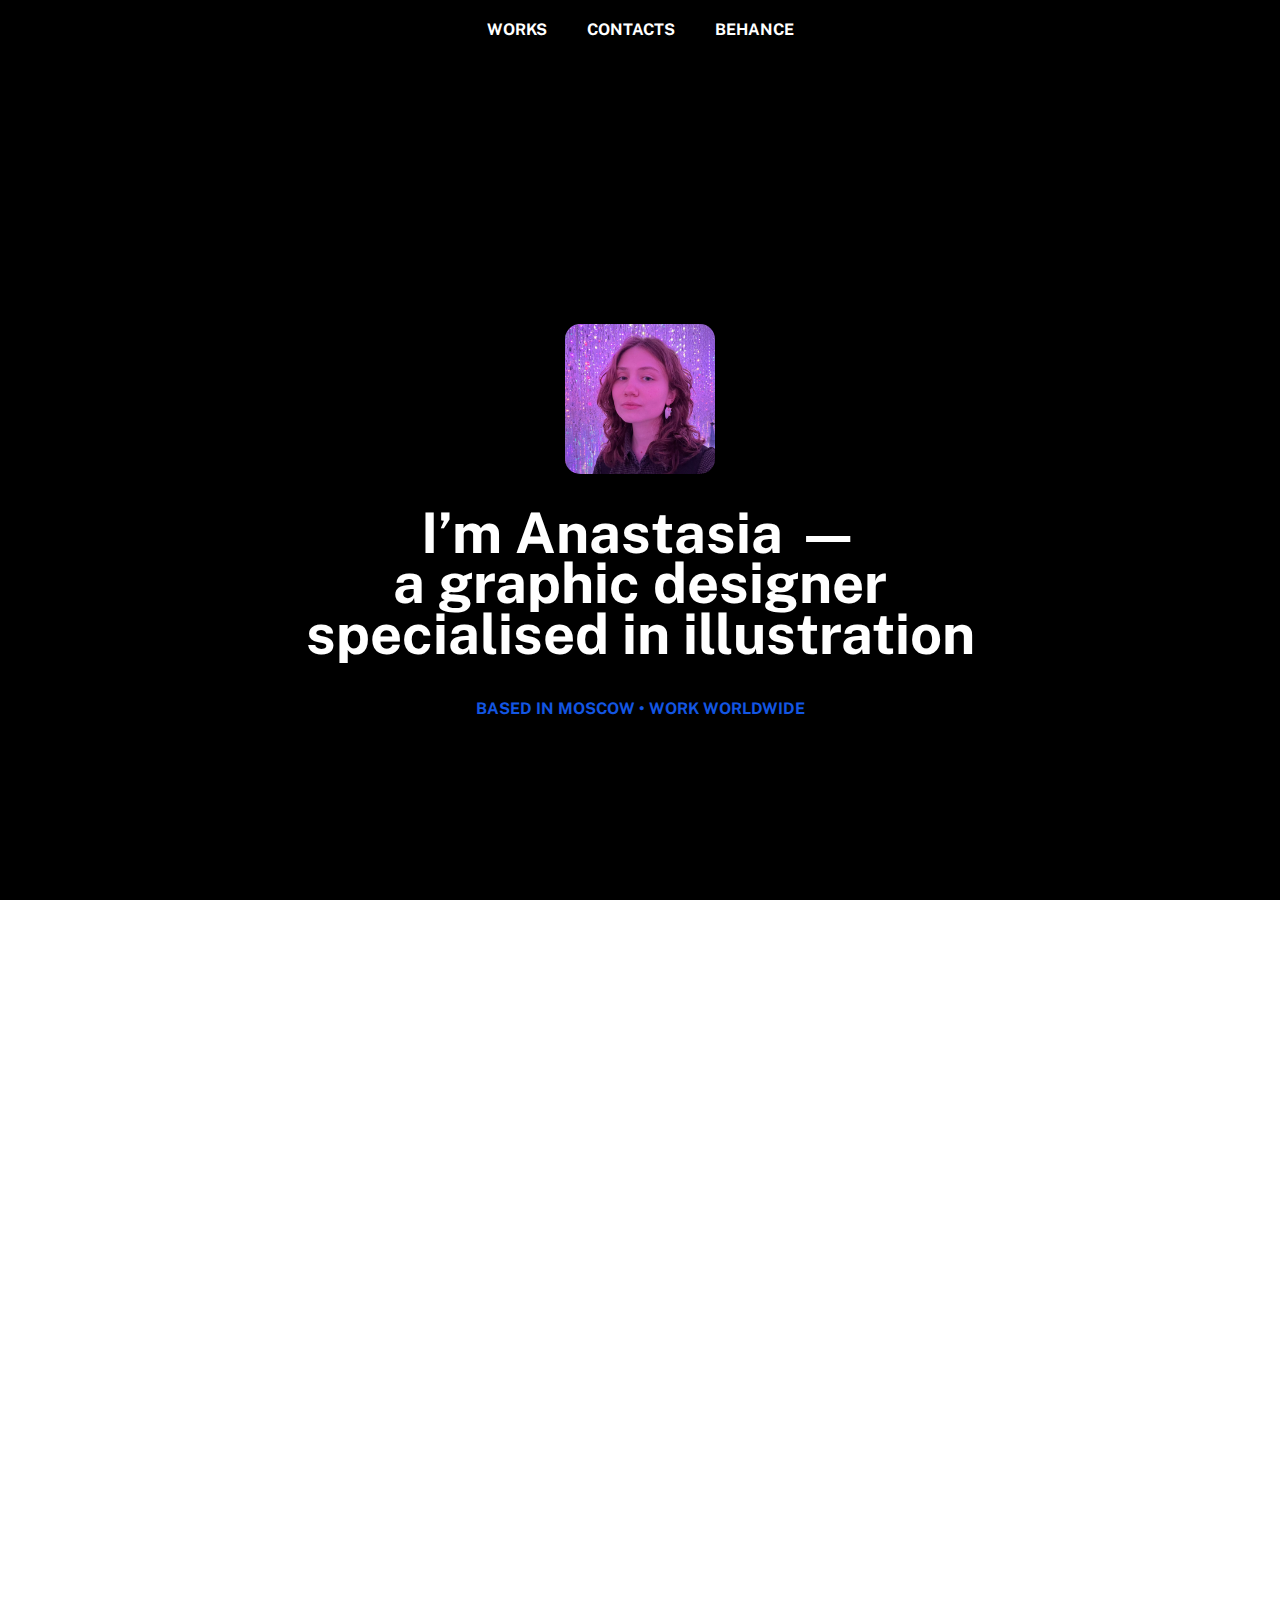
==== index.html @ a5ff73bf "upd stickers" ====
<!DOCTYPE html>
<html lang="en">
 <head>
  <meta charset="utf-8"/>
  <meta content="width=device-width, initial-scale=1.0, maximum-scale=1.0, user-scalable=no" name="viewport"/>
  <title>
   Anastasia's Portfolio
  </title>
  <link href="https://fonts.googleapis.com/css2?family=Public+Sans:wght@300;400;700&amp;display=swap" rel="stylesheet"/>
  <link href="styles.css" rel="stylesheet"/>
 </head>
 <body>
  <header class="navbar">
   <div class="nav-container">
    <a class="nav-link" href="#works">
     WORKS
    </a>
    <a class="nav-link" href="#contacts">
     CONTACTS
    </a>
    <a class="nav-link" href="https://www.behance.net/do_smth" target="_blank">
     BEHANCE
    </a>
   </div>
  </header>
  <main class="main-info">
   <div class="section-content">
    <img alt="Profile Image" class="profile-image" src="assets/IMG_9992.jpg"/>
    <h1>
     I’m Anastasia —
     <br/>
     a graphic designer
     <br/>
     specialised in illustration
    </h1>
    <div class="additional-info">
     <p>
      BASED IN MOSCOW • WORK WORLDWIDE
     </p>
    </div>
   </div>
  </main>
  <section class="works-section" id="works">
   <div class="section-content">
    <h2 class="section-title">
     works
    </h2>
    <div class="works-grid">
     <a class="work-link" href="divisare.html">
      <div class="work-item project-1">
       <div class="work-content">
        <h3 class="work-title">
         DIVISARE CITY GUIDE
        </h3>
        <p class="work-description">
         BOOK DESIGN
        </p>
       </div>
      </div>
     </a>
    <a class="work-link" href="megafon.html">
        <div class="work-item project-2">
          <div class="work-content">
           <h3 class="work-title">
            MEGAFON DIGITAL POSTCARDS
           </h3>
           <p class="work-description">
            ILLUSTRATION
           </p>
          </div>
         </div>
    </a>
    <a class="work-link" href="artcaps.html">
         <div class="work-item project-3">
          <div class="work-content">
           <h3 class="work-title">
            ARTCAPS
           </h3>
           <p class="work-description">
            BRANDING &amp; WEB
           </p>
          </div>
         </div>
    </a>
    <a class="work-link" href="logos.html">
        <div class="work-item project-6">
            <div class="work-content">
                <h3 class="work-title">
                    LOGOS &amp; MARKS
                </h3>
                <p class="work-description">
                :3
                </p>
            </div>
        </div>
    </a>
    <a class="work-link" href="maxus.html">
     <div class="work-item project-4">
      <div class="work-content">
       <h3 class="work-title">
        MAXUS CONDOMS
       </h3>
       <p class="work-description">
        PACKAGE DESIGN
       </p>
      </div>
     </div>
    </a>
    <a class="work-link" href="stickers.html">
     <div class="work-item project-5">
      <div class="work-content">
       <h3 class="work-title">
        SETS OF STICKERS
       </h3>
       <p class="work-description">
        ILLUSTRATION
       </p>
      </div>
     </div>
     </a>
    </div>
   </div>
  </section>
  <section class="contacts-section" id="contacts">
   <div class="section-content">
    <h1 class="contacts-heading">
     let's do smth
     <br/>
     cool together
    </h1>
    <div class="contact-details">
     <div class="contact-item">
      <span class="contact-label">
       EMAIL
      </span>
      <span class="contact-value">
       <a href="mailto:kudrinaaa97@gmail.com" target="_blank">
        @KUDRINAAA97@GMAIL.COM
       </a>
      </span>
     </div>
     <div class="contact-item">
      <span class="contact-label">
       TG
      </span>
      <span class="contact-value">
       <a href="http://t.me/anastasia9055" target="_blank">
        @ANASTASIA9055
       </a>
      </span>
     </div>
    </div>
   </div>
  </section>
  <footer class="footer">
   <p>
    © 2025 dosmth. All rights reserved.
   </p>
  </footer>
  <script>
   document.addEventListener('DOMContentLoaded', () => {
            console.log('Page loaded and scroll reset to top.');
            window.history.scrollRestoration = 'manual'; // Prevent browser from restoring scroll position
            window.scrollTo(0, 0);

            const sections = document.querySelectorAll('.section-content');

            const observer = new IntersectionObserver((entries) => {
                entries.forEach((entry) => {
                    if (entry.isIntersecting && entry.intersectionRatio >= 0.5) {
                        entry.target.classList.add('scrolled');
                    }
                });
            }, { threshold: [0.5] });

            sections.forEach((section) => observer.observe(section));
        });
        const cacheBust = new Date().getTime();
        document.querySelectorAll('link[rel="stylesheet"], script').forEach((el) => {
            const url = new URL(el.getAttribute(el.tagName === 'LINK' ? 'href' : 'src'), window.location.href);
            url.searchParams.set('v', cacheBust);
            el.setAttribute(el.tagName === 'LINK' ? 'href' : 'src', url.toString());
        });
  </script>
 </body>
</html>
---- styles.css ----
/* Global Styles */
body, html {
    margin: 0;
    padding: 0;
    font-family: 'Public Sans', sans-serif; /* Sets a modern sans-serif font */
    box-sizing: border-box; /* Ensures padding and borders are included in element dimensions */
    scroll-behavior: smooth; /* Enables smooth scrolling */
    height: 100%; /* Sets height for body and html */
    overflow-x: hidden; /* Prevents horizontal scrolling */
}

/* Common Section Styles */
.main-info,
.contacts-section {
    min-height: 100vh; /* Ensures sections take up full viewport height */
    display: flex; /* Enables flexbox for layout */
    justify-content: center; /* Centers content horizontally */
    align-items: center; /* Centers content vertically */
    flex-direction: column; /* Stacks items vertically */
}

/* Navbar Styles */
.navbar {
    width: 100%; /* Full-width navbar */
    background-color: black; /* Black background */
    padding: 20px 0; /* Vertical padding */
    display: flex; /* Flexbox layout */
    justify-content: center; /* Centers navbar items */
    position: sticky; /* Sticks navbar to top on scroll */
    top: 0; /* Sets sticky positioning at top */
    z-index: 1000; /* Ensures navbar stays on top */
}

.nav-container {
    display: flex;
    gap: 40px; /* Space between navigation links */
}

.nav-link {
    text-decoration: none; /* Removes underline from links */
    font-weight: 700; /* Bold text */
    color: white; /* White text color */
    font-size: 1rem; /* Sets font size */
    transition: color 0.3s ease; /* Smooth transition for hover effect */
}

.nav-link:hover {
    color: #1356E3; /* Changes color on hover */
}

/* Main Info Section */
.main-info {
    width: 100%; /* Full-width */
    text-align: center; /* Centers text */
    background-color: black; /* Black background */
    color: white; /* White text */
    padding: 20px 0; /* Vertical padding */
}

.profile-image {
    width: 150px; /* Fixed width */
    height: 150px; /* Fixed height */
    border-radius: 15px; /* Rounded corners */
    margin-bottom: 20px; /* Space below image */
}

h1 {
    font-size: 3.5rem; /* Large font size */
    margin: 10px 0; /* Vertical spacing */
    line-height: 0.9; /* Compact line height */
}

.additional-info {
    margin-top: 40px; /* Space above additional info */
    font-size: 1rem; /* Standard font size */
    color: #1356E3; /* Blue text color */
    font-weight: 700; /* Bold text */
}

/* Responsive Design for Smaller Screens */
@media (max-width: 768px) {
    h1 {
        font-size: 2.5rem; /* Smaller font size for mobile */
    }
}

/* Works Section */
.works-section {
    width: 100%; /* Full-width section */
    padding: 50px 0 0 0; /* Vertical padding */
    background-color: black; /* Black background */
}

.section-title {
    text-align: center; /* Centers text */
    font-size: 2rem; /* Large font size */
    margin-bottom: 30px; /* Space below title */
    color: white; /* White text */
    text-transform: lowercase; /* Lowercase text */
}

.works-grid {
    display: grid; /* Grid layout for items */
    grid-template-columns: repeat(2, 1fr); /* Two columns */
    gap: 0; /* No gap between items */
}

/* Individual Work Items */
.work-item {
    position: relative; /* Enables absolute positioning of children */
    width: 100%; /* Full-width item */
    padding-top: 75%; /* Aspect ratio for items */
    overflow: hidden; /* Hides overflow */
    transition: background 0.3s ease; /* Smooth background transition */
}

.work-content {
    position: absolute; /* Positioned inside parent */
    top: 0; /* Aligns to top */
    left: 0; /* Aligns to left */
    width: 100%; /* Full-width content */
    height: 100%; /* Full-height content */
    display: flex; /* Flexbox layout */
    flex-direction: column; /* Stacks items */
    justify-content: flex-end; /* Aligns items to bottom */
    align-items: flex-start; /* Aligns items to start */
    padding: 15px; /* Padding inside content */
    background: rgba(0, 0, 0, 0.2); /* Semi-transparent background */
}

.work-title {
    margin: 0; /* Removes default margin */
    font-size: 1.2rem; /* Font size */
    font-weight: 700; /* Bold text */
    color: white; /* White text */
    text-transform: uppercase; /* Uppercase text */
    transition: transform 0.3s ease; /* Smooth transform transition */
}

.work-description {
    margin-top: 5px; /* Space above description */
    font-size: 1rem; /* Standard font size */
    color: white; /* White text */
    opacity: 0; /* Initially hidden */
    transform: translateY(10px); /* Starts offscreen */
    transition: opacity 0.3s ease, transform 0.3s ease; /* Smooth transition */
}

/* Hover Effects */
.work-item:hover .work-content {
    background: rgba(0, 0, 0, 0); /* Removes background */
}

.work-item:hover .work-title {
    transform: translateY(-40px); /* Moves title upward */
}

.work-item:hover .work-description {
    opacity: 1; /* Makes description visible */
    transform: translateY(-20px); /* Moves description upward */
}

/* Responsive Grid for Smaller Screens */
@media (max-width: 768px) {
    .works-grid {
        grid-template-columns: 1fr; /* Single column grid */
    }

    .work-title {
        transform: translateY(-15px); /* Adjust title movement */
    }

    .work-description {
        opacity: 1; /* Ensures visibility */
        transform: translateY(-15px); /* Adjust movement */
    }

    .work-content {
        background: rgba(0, 0, 0, 0.15); /* Lighter background */
    }

    .work-item:hover .work-content {
        background: rgba(0, 0, 0, 0); /* Clears background */
    }
}

/* Work Item Backgrounds */
.project-1 { background: #FFCC00 url('assets/divisare.gif') center / cover; }
.project-2 { background: #1356E3 url('assets/postcards.png') center / cover; }
.project-3 { background: #2B9B4A url('assets/artcaps.gif') center / cover; }
.project-4 { background: #FFCC00 url('assets/maxus-1.png') center / cover; }
.project-5 { background: #2B9B4A url('assets/stickers.png') center / cover; }
.project-6 { background: #fff url('assets/logos.gif') center / cover; }

/* Contact Section */
.contacts-section {
    width: 100%; /* Full-width */
    padding: 50px 0; /* Vertical padding */
    text-align: center; /* Centers text */
    background-color: white; /* White background */
    color: black; /* Black text */
}

.contacts-heading {
    margin-bottom: 40px; /* Space below heading */
    text-transform: lowercase; /* Lowercase text */
}

.contact-details {
    display: flex; /* Flexbox layout */
    flex-direction: column; /* Stacks items vertically */
    align-items: center; /* Centers items */
    gap: 15px; /* Space between items */
}

.contact-item {
    display: flex; /* Flexbox layout */
    justify-content: center; /* Centers items horizontally */
    align-items: center; /* Centers items vertically */
    gap: 20px; /* Space between elements */
}

.contact-value a {
    text-decoration: none; /* Removes underline from links */
    font-weight: 700; /* Bold text */
    font-size: 1rem; /* Font size */
    color: black; /* Black text */
    transition: color 0.3s ease; /* Smooth transition on hover */
}

.contact-value a:hover {
    color: #1356E3; /* Blue color on hover */
}

/* Footer Section */
.footer {
    background-color: black; /* Black background */
    color: white; /* White text */
    text-align: center; /* Centers text */
    padding: 20px 0; /* Vertical padding */
    font-size: 0.9rem; /* Font size */
    border-top: 2px solid #ffffff22; /* Subtle border at the top */
}

.footer p {
    margin: 0; /* Removes default margin */
    letter-spacing: 1px; /* Spaced out text */
    font-weight: 300; /* Light font weight */
}

/* Animation */
@keyframes fadeInUp {
    0% {
        opacity: 0;
        transform: translateY(50px); /* Starts below the viewport */
    }
    100% {
        opacity: 1;
        transform: translateY(0); /* Ends in place */
    }
}

.section-content {
    animation: fadeInUp 1s ease-out; /* Applies fade-in animation */
}
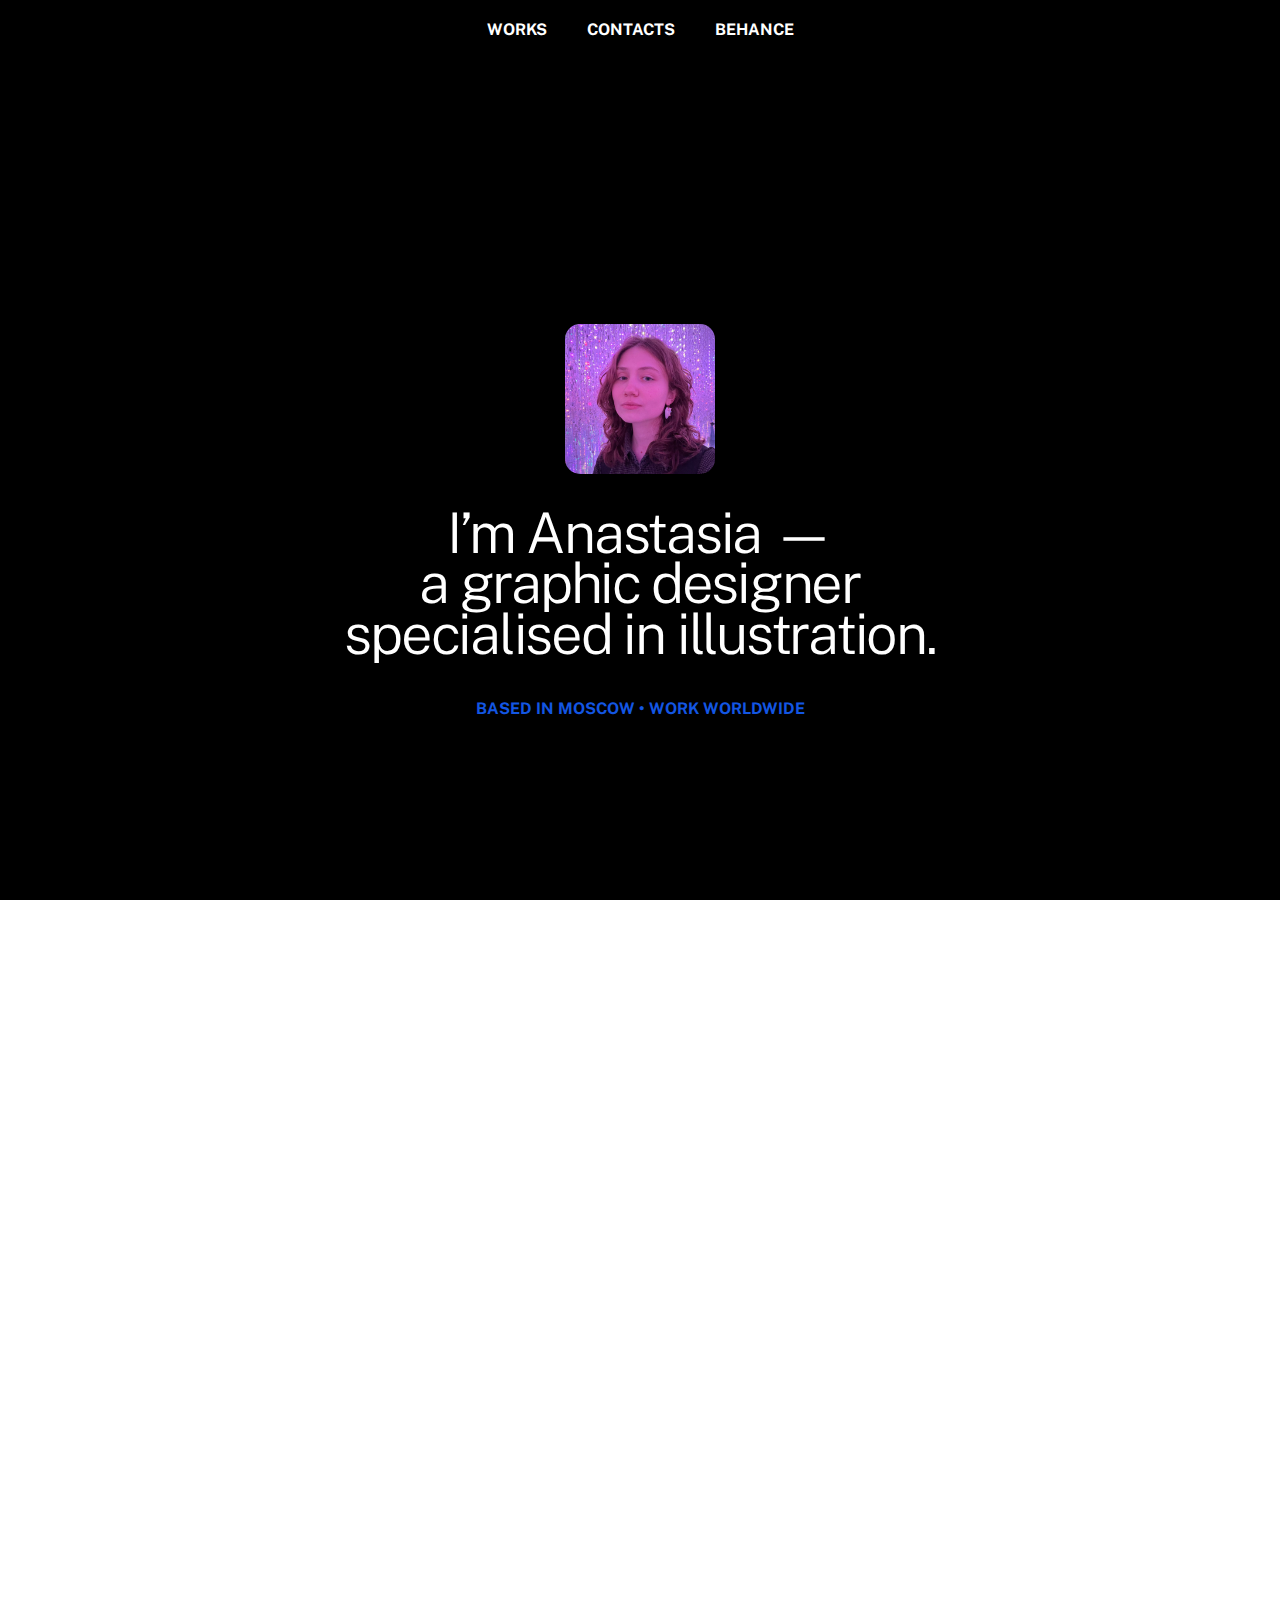
==== commit b182c9e4: "upd" ====
--- a/index.html
+++ b/index.html
@@ -31,7 +31,7 @@
      <br/>
      a graphic designer
      <br/>
-     specialised in illustration
+     specialised in illustration.
     </h1>
     <div class="additional-info">
      <p>
--- a/styles.css
+++ b/styles.css
@@ -68,6 +68,8 @@
     font-size: 3.5rem; /* Large font size */
     margin: 10px 0; /* Vertical spacing */
     line-height: 0.9; /* Compact line height */
+    letter-spacing: -0.04em;
+    font-weight: 300;
 }
 
 .additional-info {
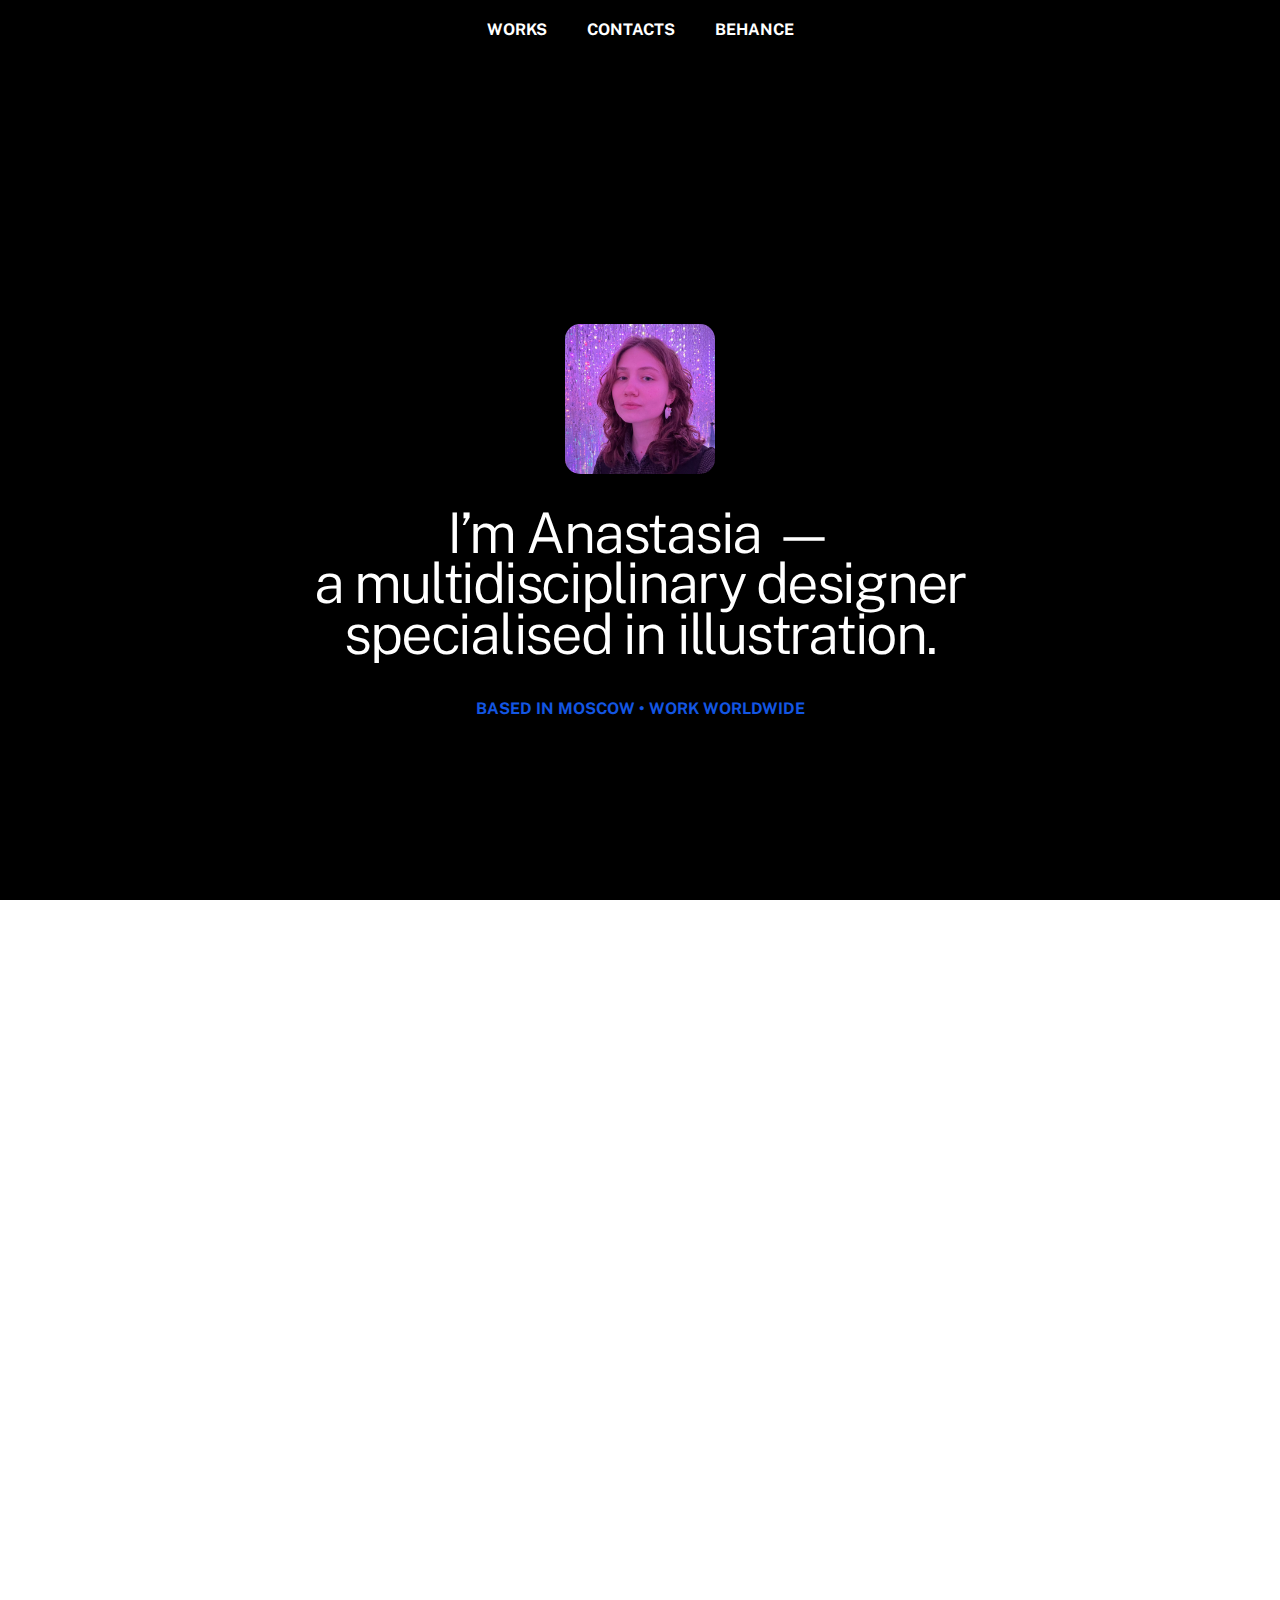
==== commit 897cb9b4: "upd" ====
--- a/index.html
+++ b/index.html
@@ -29,7 +29,7 @@
     <h1>
      I’m Anastasia —
      <br/>
-     a graphic designer
+     a multidisciplinary designer
      <br/>
      specialised in illustration.
     </h1>
@@ -42,9 +42,9 @@
   </main>
   <section class="works-section" id="works">
    <div class="section-content">
-    <h2 class="section-title">
+    <h1 class="section-title">
      works
-    </h2>
+    </h1>
     <div class="works-grid">
      <a class="work-link" href="divisare.html">
       <div class="work-item project-1">
--- a/styles.css
+++ b/styles.css
@@ -95,7 +95,7 @@
 
 .section-title {
     text-align: center; /* Centers text */
-    font-size: 2rem; /* Large font size */
+/*    font-size: 2rem; /* Large font size */
     margin-bottom: 30px; /* Space below title */
     color: white; /* White text */
     text-transform: lowercase; /* Lowercase text */
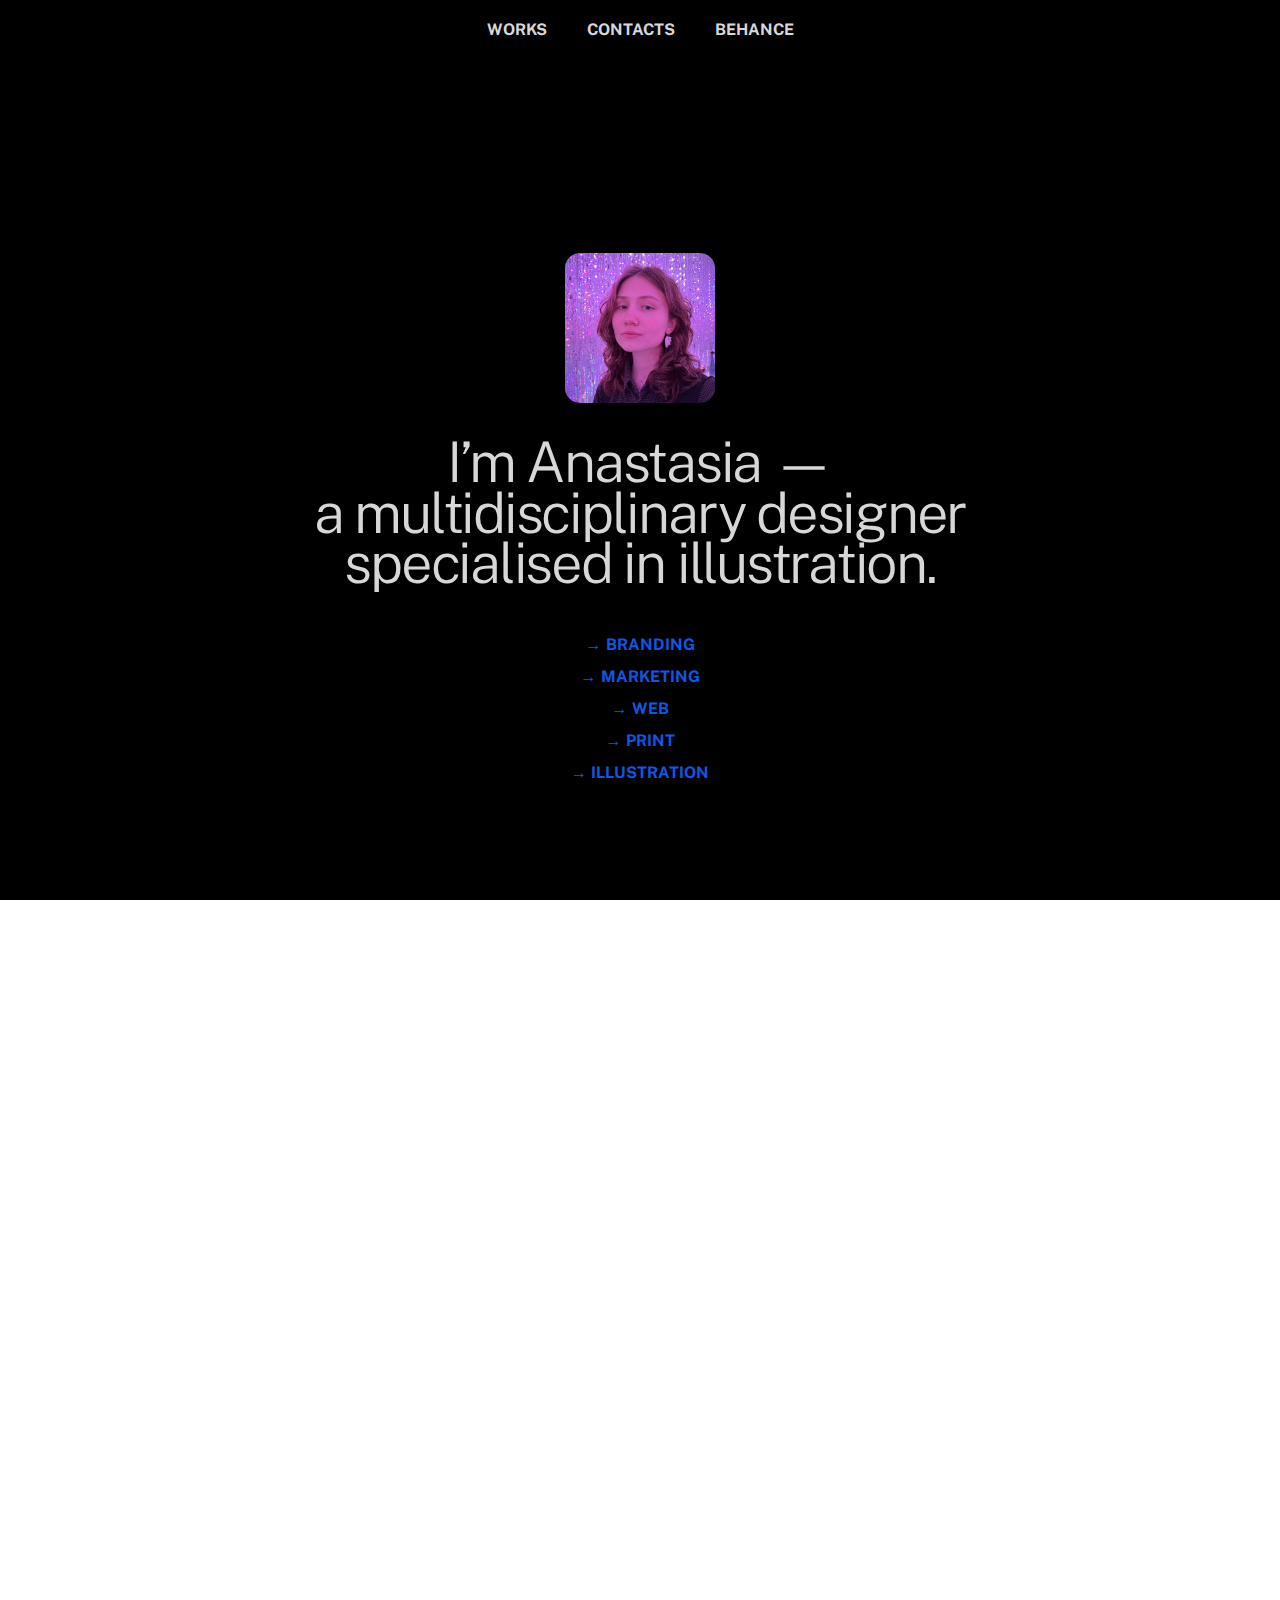
==== commit 36833710: "upd" ====
--- a/index.html
+++ b/index.html
@@ -34,9 +34,12 @@
      specialised in illustration.
     </h1>
     <div class="additional-info">
-     <p>
-      BASED IN MOSCOW • WORK WORLDWIDE
-     </p>
+<!--     <p>-->
+<!--      BASED IN MOSCOW • WORK WORLDWIDE-->
+<!--     </p>-->
+        <p>
+        → Branding     <br/> → Marketing <br/> → Web      <br/>→ Print      <br/>→ Illustration
+        </p>
     </div>
    </div>
   </main>
--- a/styles.css
+++ b/styles.css
@@ -39,7 +39,7 @@
 .nav-link {
     text-decoration: none; /* Removes underline from links */
     font-weight: 700; /* Bold text */
-    color: white; /* White text color */
+    color: #D7D7D7; /* #D7D7D7 text color */
     font-size: 1rem; /* Sets font size */
     transition: color 0.3s ease; /* Smooth transition for hover effect */
 }
@@ -53,7 +53,7 @@
     width: 100%; /* Full-width */
     text-align: center; /* Centers text */
     background-color: black; /* Black background */
-    color: white; /* White text */
+    color: #D7D7D7; /* #D7D7D7 text */
     padding: 20px 0; /* Vertical padding */
 }
 
@@ -77,6 +77,8 @@
     font-size: 1rem; /* Standard font size */
     color: #1356E3; /* Blue text color */
     font-weight: 700; /* Bold text */
+    text-transform: uppercase;
+    line-height: 2;
 }
 
 /* Responsive Design for Smaller Screens */
@@ -97,7 +99,7 @@
     text-align: center; /* Centers text */
 /*    font-size: 2rem; /* Large font size */
     margin-bottom: 30px; /* Space below title */
-    color: white; /* White text */
+    color: #D7D7D7; /* #D7D7D7 text */
     text-transform: lowercase; /* Lowercase text */
 }
 
@@ -134,7 +136,7 @@
     margin: 0; /* Removes default margin */
     font-size: 1.2rem; /* Font size */
     font-weight: 700; /* Bold text */
-    color: white; /* White text */
+    color: #D7D7D7; /* #D7D7D7 text */
     text-transform: uppercase; /* Uppercase text */
     transition: transform 0.3s ease; /* Smooth transform transition */
 }
@@ -142,7 +144,7 @@
 .work-description {
     margin-top: 5px; /* Space above description */
     font-size: 1rem; /* Standard font size */
-    color: white; /* White text */
+    color: #D7D7D7; /* #D7D7D7 text */
     opacity: 0; /* Initially hidden */
     transform: translateY(10px); /* Starts offscreen */
     transition: opacity 0.3s ease, transform 0.3s ease; /* Smooth transition */
@@ -199,7 +201,7 @@
     width: 100%; /* Full-width */
     padding: 50px 0; /* Vertical padding */
     text-align: center; /* Centers text */
-    background-color: white; /* White background */
+    background-color: #D7D7D7; /* #D7D7D7 background */
     color: black; /* Black text */
 }
 
@@ -237,7 +239,7 @@
 /* Footer Section */
 .footer {
     background-color: black; /* Black background */
-    color: white; /* White text */
+    color: #D7D7D7; /* #D7D7D7 text */
     text-align: center; /* Centers text */
     padding: 20px 0; /* Vertical padding */
     font-size: 0.9rem; /* Font size */
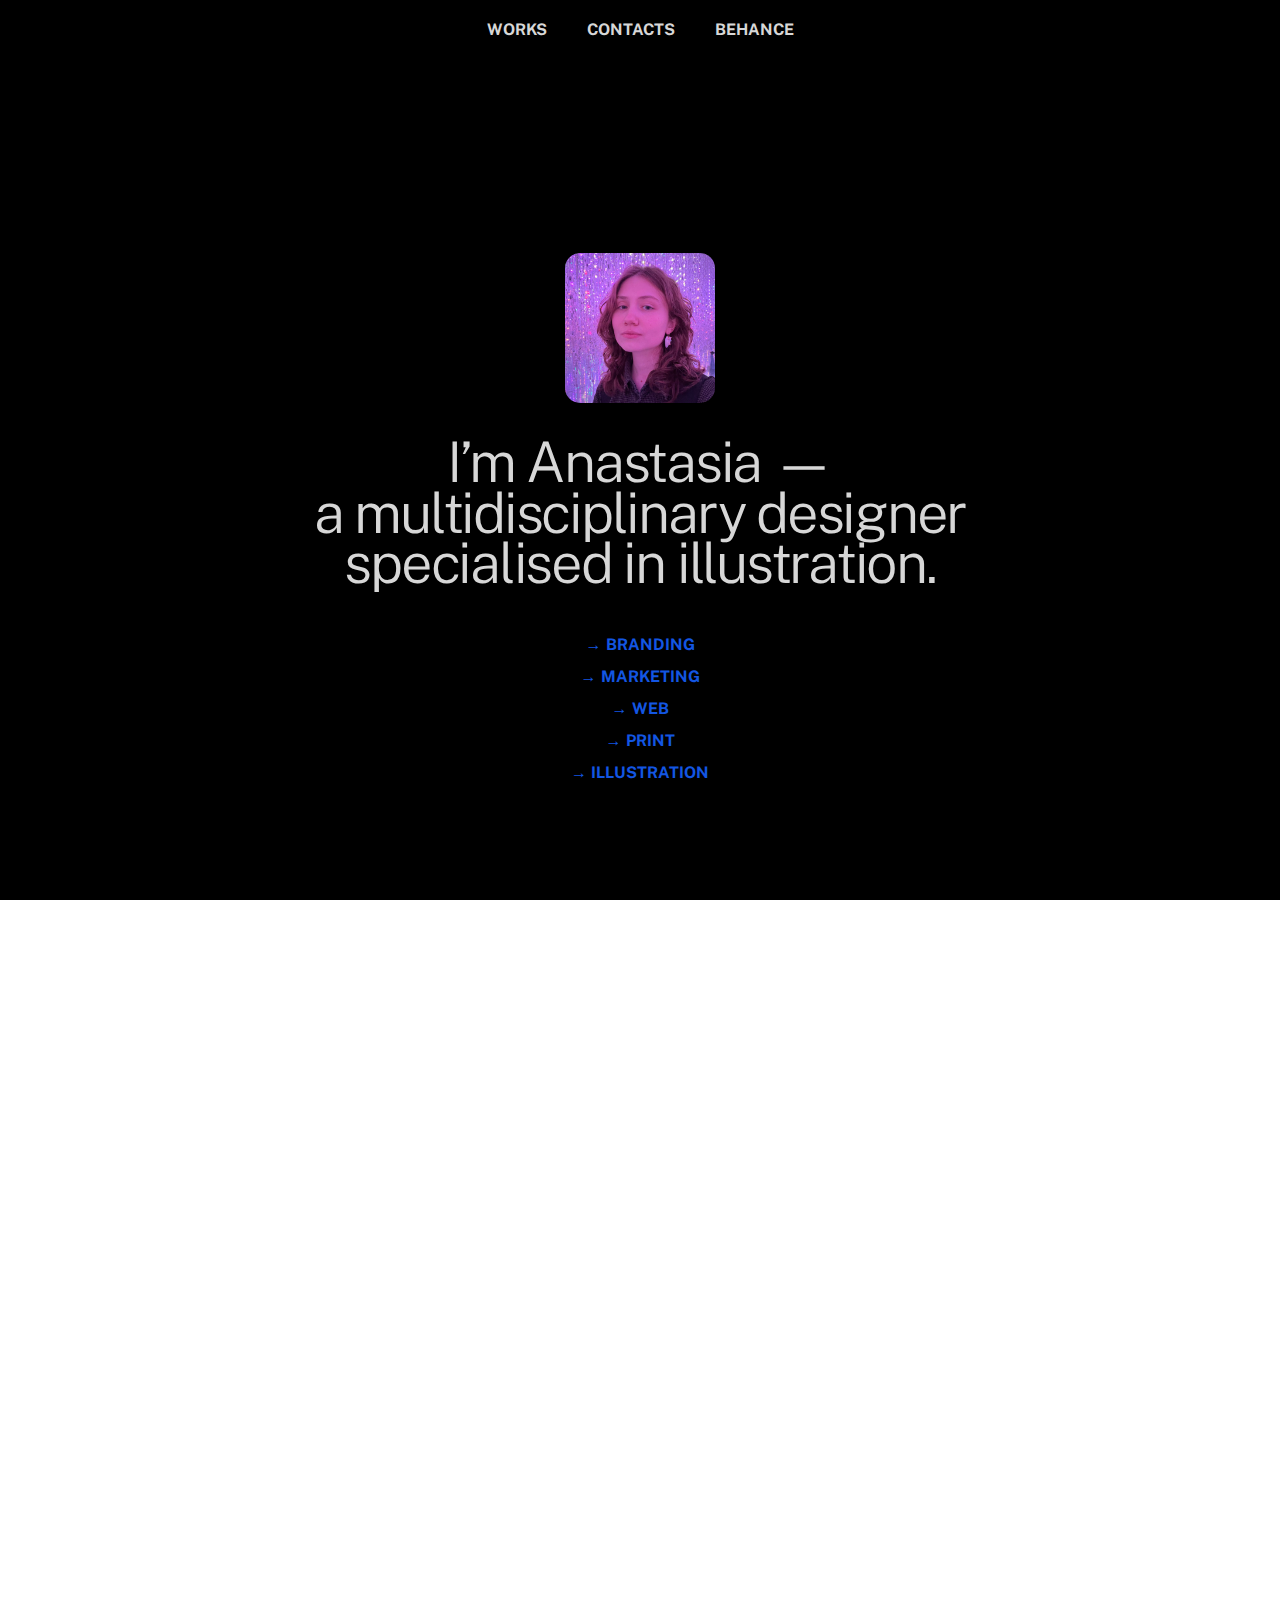
==== commit c9554e4e: "upd" ====
--- a/index.html
+++ b/index.html
@@ -73,17 +73,17 @@
           </div>
          </div>
     </a>
-    <a class="work-link" href="artcaps.html">
-         <div class="work-item project-3">
-          <div class="work-content">
-           <h3 class="work-title">
-            ARTCAPS
-           </h3>
-           <p class="work-description">
-            BRANDING &amp; WEB
-           </p>
-          </div>
-         </div>
+    <a class="work-link" href="maxus.html">
+     <div class="work-item project-4">
+      <div class="work-content">
+       <h3 class="work-title">
+        MAXUS CONDOMS
+       </h3>
+       <p class="work-description">
+        PACKAGE DESIGN
+       </p>
+      </div>
+     </div>
     </a>
     <a class="work-link" href="logos.html">
         <div class="work-item project-6">
@@ -97,18 +97,19 @@
             </div>
         </div>
     </a>
-    <a class="work-link" href="maxus.html">
-     <div class="work-item project-4">
-      <div class="work-content">
-       <h3 class="work-title">
-        MAXUS CONDOMS
-       </h3>
-       <p class="work-description">
-        PACKAGE DESIGN
-       </p>
-      </div>
-     </div>
+    <a class="work-link" href="artcaps.html">
+         <div class="work-item project-3">
+          <div class="work-content">
+           <h3 class="work-title">
+            ARTCAPS
+           </h3>
+           <p class="work-description">
+            BRANDING &amp; WEB
+           </p>
+          </div>
+         </div>
     </a>
+
     <a class="work-link" href="stickers.html">
      <div class="work-item project-5">
       <div class="work-content">
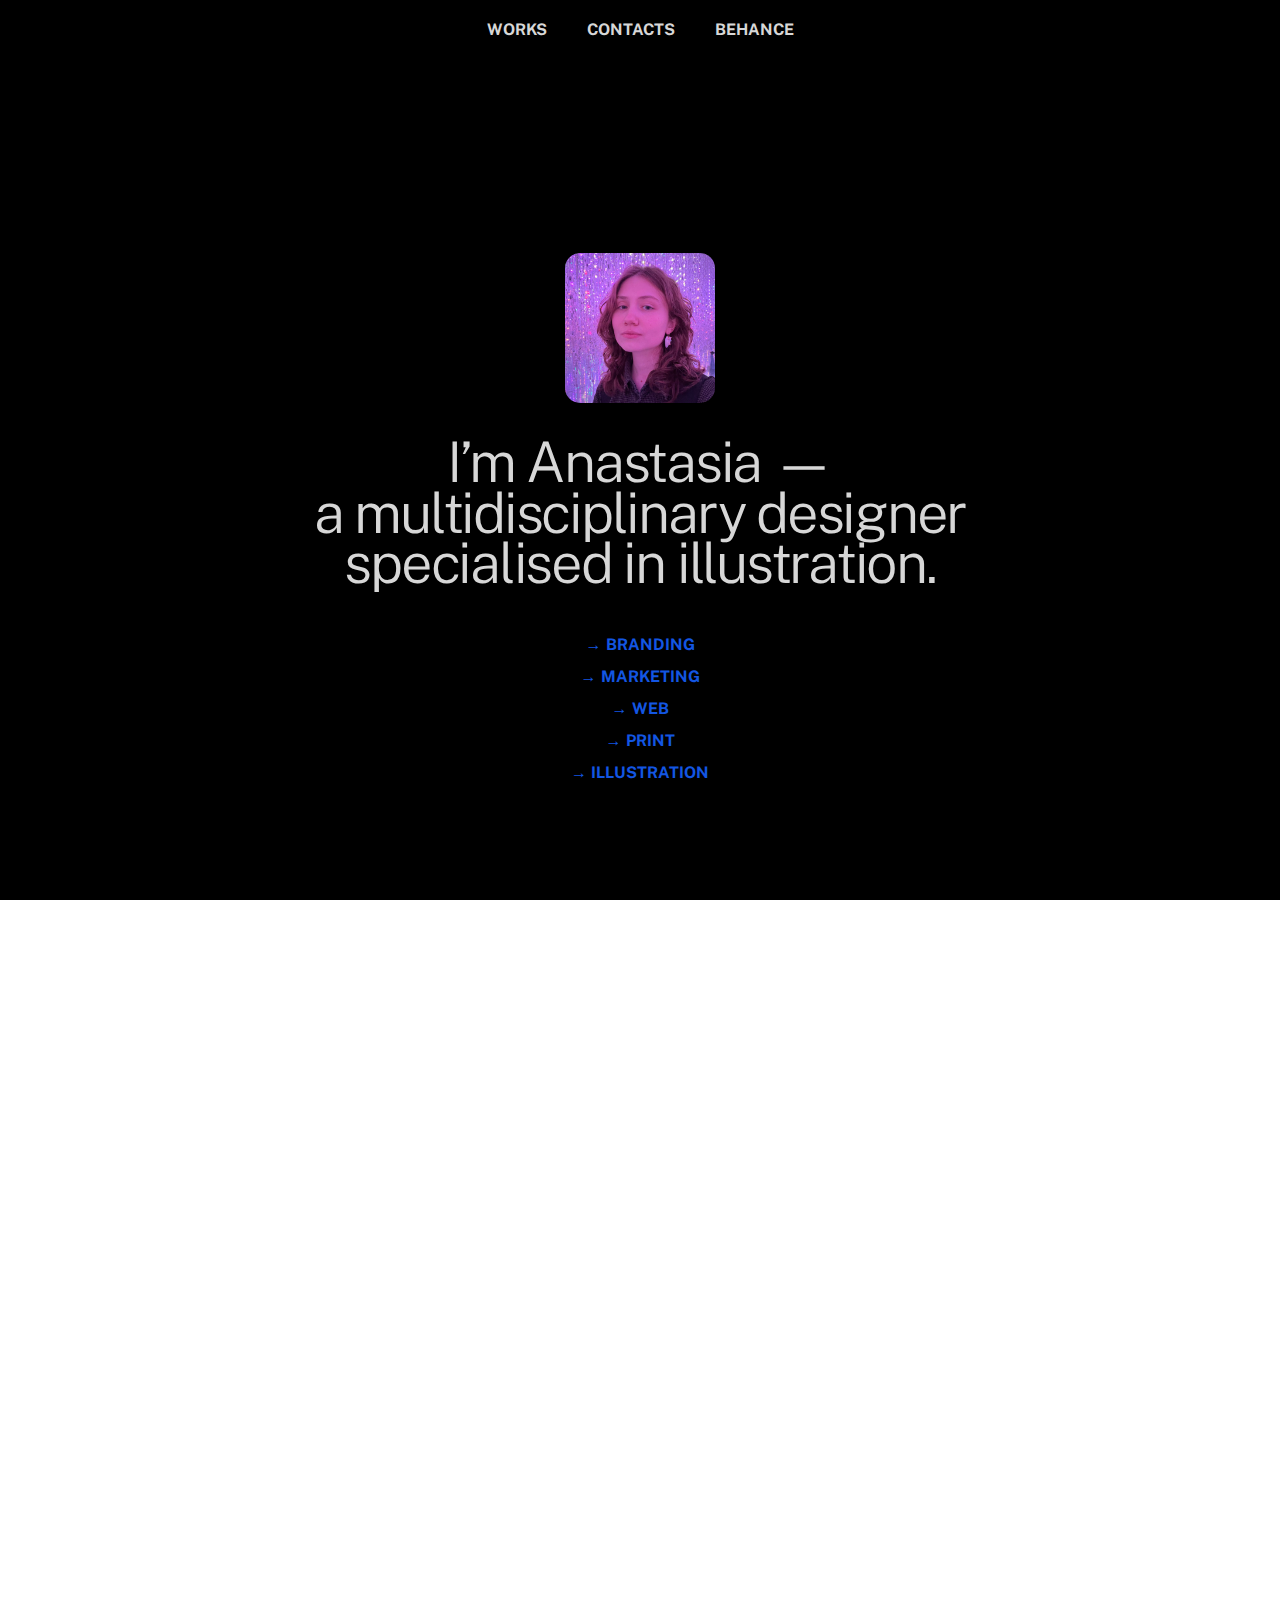
==== commit 7a4adc22: "upd" ====
--- a/index.html
+++ b/index.html
@@ -92,7 +92,7 @@
                     LOGOS &amp; MARKS
                 </h3>
                 <p class="work-description">
-                :3
+                
                 </p>
             </div>
         </div>
@@ -109,7 +109,6 @@
           </div>
          </div>
     </a>
-
     <a class="work-link" href="stickers.html">
      <div class="work-item project-5">
       <div class="work-content">
@@ -122,6 +121,30 @@
       </div>
      </div>
      </a>
+    <a class="work-link" href="pics.html">
+     <div class="work-item project-7">
+      <div class="work-content">
+       <h3 class="work-title">
+        ILLUSTRATIONS
+       </h3>
+       <p class="work-description">
+        FOR DIFFERENT PROJECTS
+       </p>
+      </div>
+     </div>
+     </a>
+<!--    <a class="work-link work-empty" href="smm.html">-->
+<!--     <div class="work-item">-->
+<!--      <div class="work-content empty-project">-->
+<!--       <h3 class="work-title">-->
+<!--         -->
+<!--       </h3>-->
+<!--       <p class="work-description">-->
+<!--         -->
+<!--       </p>-->
+<!--      </div>-->
+<!--     </div>-->
+<!--     </a>-->
     </div>
    </div>
   </section>
--- a/styles.css
+++ b/styles.css
@@ -92,7 +92,7 @@
 .works-section {
     width: 100%; /* Full-width section */
     padding: 50px 0 0 0; /* Vertical padding */
-    background-color: black; /* Black background */
+    background-color: black;
 }
 
 .section-title {
@@ -132,6 +132,10 @@
     background: rgba(0, 0, 0, 0.2); /* Semi-transparent background */
 }
 
+.work-content .empty-project {
+    background: rgba(0, 0, 0, 0);
+}
+
 .work-title {
     margin: 0; /* Removes default margin */
     font-size: 1.2rem; /* Font size */
@@ -155,12 +159,15 @@
     background: rgba(0, 0, 0, 0); /* Removes background */
 }
 
+
 .work-item:hover .work-title {
     transform: translateY(-40px); /* Moves title upward */
+    background-color:black;
 }
 
 .work-item:hover .work-description {
     opacity: 1; /* Makes description visible */
+    background-color:black;
     transform: translateY(-20px); /* Moves description upward */
 }
 
@@ -172,9 +179,11 @@
 
     .work-title {
         transform: translateY(-15px); /* Adjust title movement */
+        background-color: black;
     }
 
     .work-description {
+        background-color: black;
         opacity: 1; /* Ensures visibility */
         transform: translateY(-15px); /* Adjust movement */
     }
@@ -195,6 +204,8 @@
 .project-4 { background: #FFCC00 url('assets/maxus-1.png') center / cover; }
 .project-5 { background: #2B9B4A url('assets/stickers.png') center / cover; }
 .project-6 { background: #fff url('assets/logos.gif') center / cover; }
+.project-7 { background: #fff url('assets/illustrations/cover.gif') center / cover; }
+.empty-project { background: #D7D7D7}
 
 /* Contact Section */
 .contacts-section {
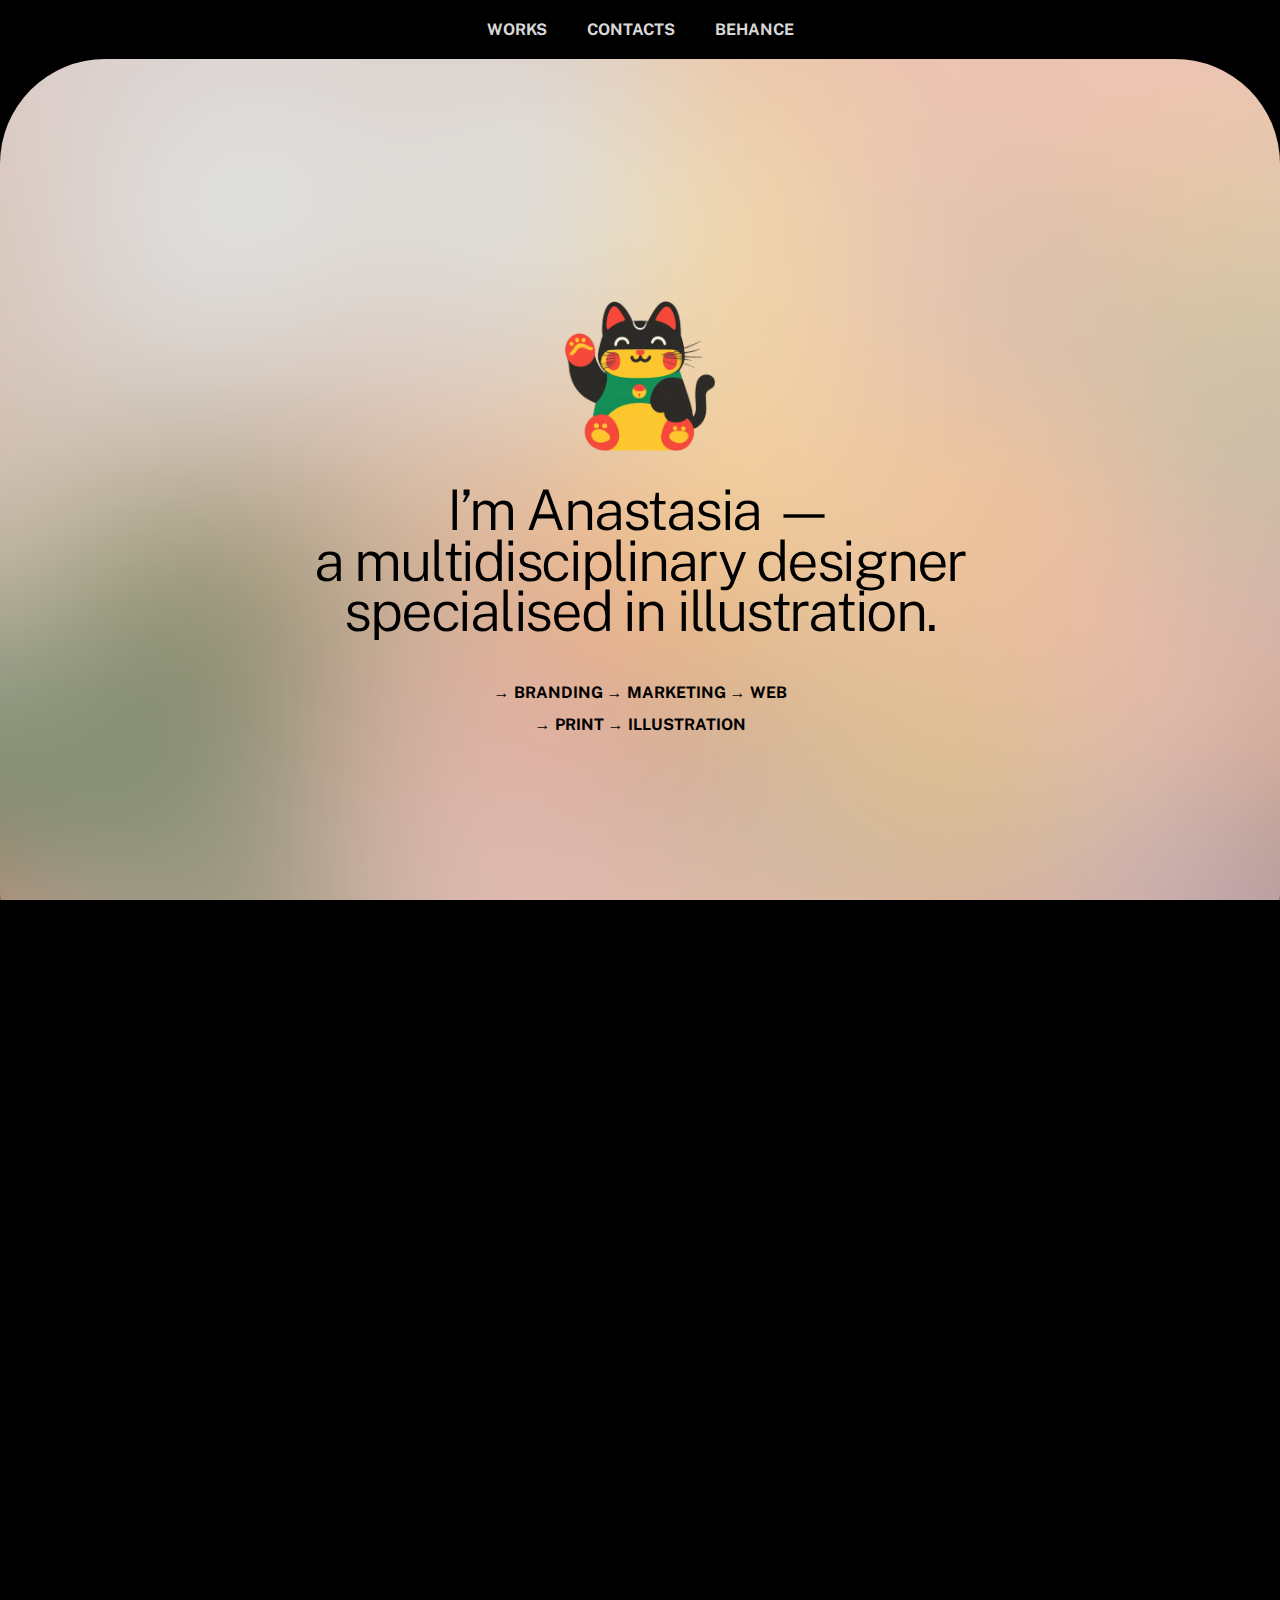
==== commit 2e44c47b: "upd main" ====
--- a/index.html
+++ b/index.html
@@ -25,7 +25,7 @@
   </header>
   <main class="main-info">
    <div class="section-content">
-    <img alt="Profile Image" class="profile-image" src="assets/IMG_9992.jpg"/>
+    <img alt="Profile Image" class="profile-image" src="assets/ava1.png"/>
     <h1>
      I’m Anastasia —
      <br/>
@@ -38,7 +38,7 @@
 <!--      BASED IN MOSCOW • WORK WORLDWIDE-->
 <!--     </p>-->
         <p>
-        → Branding     <br/> → Marketing <br/> → Web      <br/>→ Print      <br/>→ Illustration
+        → Branding → Marketing → Web      <br/>→ Print → Illustration
         </p>
     </div>
    </div>
--- a/styles.css
+++ b/styles.css
@@ -7,6 +7,7 @@
     scroll-behavior: smooth; /* Enables smooth scrolling */
     height: 100%; /* Sets height for body and html */
     overflow-x: hidden; /* Prevents horizontal scrolling */
+    background: black;
 }
 
 /* Common Section Styles */
@@ -52,9 +53,11 @@
 .main-info {
     width: 100%; /* Full-width */
     text-align: center; /* Centers text */
-    background-color: black; /* Black background */
-    color: #D7D7D7; /* #D7D7D7 text */
+/*    background-color: black; /* Black background */
+    background: #000000 url('assets/back2.png') center / cover;
+    color: black; /* #D7D7D7 text */
     padding: 20px 0; /* Vertical padding */
+    border-radius: 105px; /* Rounded corners */
 }
 
 .profile-image {
@@ -75,7 +78,7 @@
 .additional-info {
     margin-top: 40px; /* Space above additional info */
     font-size: 1rem; /* Standard font size */
-    color: #1356E3; /* Blue text color */
+    color: black; /* Blue text color */
     font-weight: 700; /* Bold text */
     text-transform: uppercase;
     line-height: 2;
@@ -204,8 +207,8 @@
 .project-4 { background: #FFCC00 url('assets/maxus-1.png') center / cover; }
 .project-5 { background: #2B9B4A url('assets/stickers.png') center / cover; }
 .project-6 { background: #fff url('assets/logos.gif') center / cover; }
-.project-7 { background: #fff url('assets/illustrations/cover.gif') center / cover; }
-.empty-project { background: #D7D7D7}
+.project-7 { background: #fff url('assets/cover.gif') center / cover; }
+.empty-project { background: #D7D7D7 }
 
 /* Contact Section */
 .contacts-section {
